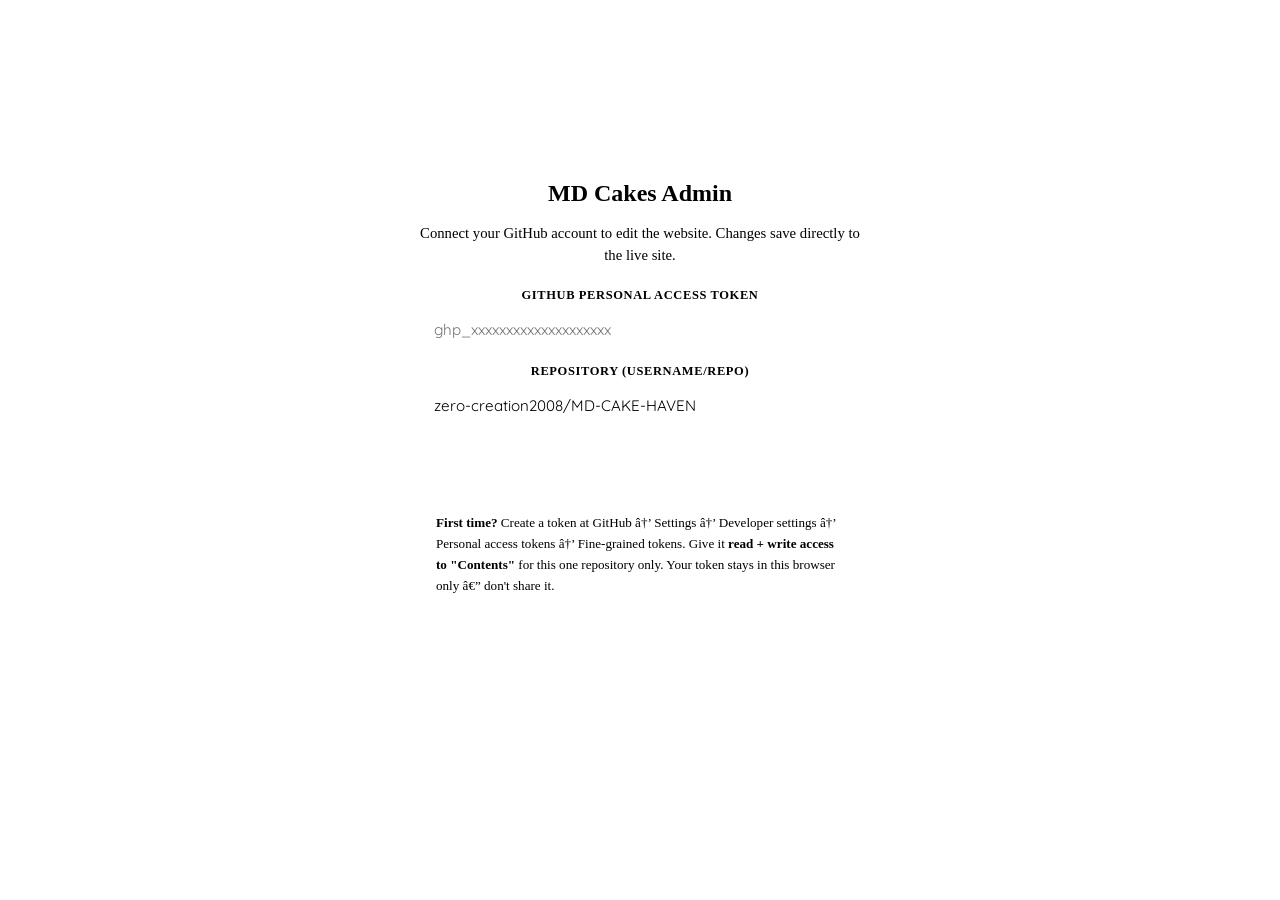
==== admin.html @ e08dbd40 "Add admin panel HTML for MD Cakes" ====
<!DOCTYPE html>
<html lang="en">
<head>
<meta charset="UTF-8">
<meta name="viewport" content="width=device-width, initial-scale=1.0">
<title>Admin â€” MD Cakes</title>
<meta name="robots" content="noindex, nofollow">
<link rel="preconnect" href="https://fonts.googleapis.com">
<link href="https://fonts.googleapis.com/css2?family=Fraunces:ital,opsz,wght@0,9..144,300;0,9..144,500;0,9..144,600;0,9..144,700;1,9..144,500&family=Quicksand:wght@400;500;600;700&display=swap" rel="stylesheet">
<link rel="stylesheet" href="style.css">
<style>
  body{ background:var(--cream-deep); }
  .admin-wrap{ max-width:900px; margin:0 auto; padding:40px 24px 100px; }
  .admin-header{ margin-bottom:36px; }
  .admin-header h1{ font-size:2rem; margin-bottom:8px; }
  .admin-header p{ color:var(--choc-soft); }

  .panel{
    background:#fff; border-radius:20px; padding:28px 30px; margin-bottom:26px;
    border:1px solid var(--line);
  }
  .panel h2{ font-size:1.2rem; margin-bottom:18px; display:flex; align-items:center; gap:10px; }
  .panel h2 .badge{
    font-size:.7rem; text-transform:uppercase; letter-spacing:.06em; font-weight:700;
    background:var(--cream-deep); color:var(--raspberry-deep); padding:3px 10px; border-radius:100px;
  }

  .row{ display:grid; grid-template-columns:1fr 1fr; gap:14px; margin-bottom:14px; }
  .row.full{ grid-template-columns:1fr; }
  label{ display:block; font-size:.78rem; font-weight:700; text-transform:uppercase; letter-spacing:.05em; color:var(--choc-soft); margin-bottom:6px; }
  input, textarea{
    width:100%; padding:11px 14px; border-radius:10px; border:1.5px solid var(--line);
    font-family:'Quicksand'; font-size:.95rem; color:var(--choc); background:var(--cream);
  }
  textarea{ min-height:70px; resize:vertical; }
  input:focus, textarea:focus{ outline:none; border-color:var(--raspberry); }

  .btn{
    border:none; cursor:pointer; font-family:'Quicksand'; font-weight:700; font-size:.9rem;
    padding:11px 22px; border-radius:100px; transition:transform .15s, opacity .15s;
  }
  .btn:hover{ transform:translateY(-2px); }
  .btn-save{ background:var(--raspberry); color:#fff; }
  .btn-add{ background:var(--sage); color:#fff; }
  .btn-delete{ background:transparent; color:#B0433F; border:1.5px solid #B0433F; padding:9px 16px; font-size:.82rem; }
  .btn-secondary{ background:var(--choc); color:var(--cream); }
  .btn:disabled{ opacity:.5; cursor:not-allowed; transform:none; }

  .cat-block{ border:1px dashed var(--line); border-radius:14px; padding:20px; margin-bottom:18px; }
  .cat-title-row{ display:flex; gap:12px; align-items:center; margin-bottom:16px; }
  .cat-title-row input{ font-family:'Fraunces'; font-weight:600; font-size:1.05rem; }
  .item-block{
    display:grid; grid-template-columns:1fr 1fr 140px auto; gap:10px; align-items:start;
    padding:12px 0; border-bottom:1px solid var(--line);
  }
  .item-block:last-of-type{ border-bottom:none; }
  .item-block textarea{ min-height:44px; }

  .toolbar{ display:flex; gap:12px; flex-wrap:wrap; margin-top:10px; }

  .login-box{
    max-width:440px; margin:80px auto; background:#fff; border-radius:20px; padding:36px 32px;
    border:1px solid var(--line); text-align:center;
  }
  .login-box h1{ font-size:1.5rem; margin-bottom:10px; }
  .login-box p{ color:var(--choc-soft); font-size:.92rem; margin-bottom:22px; line-height:1.5; }
  .login-box input{ margin-bottom:14px; }
  .login-box .btn-save{ width:100%; }
  .login-note{
    background:var(--cream-deep); border-radius:12px; padding:14px 16px; font-size:.82rem;
    color:var(--choc-soft); text-align:left; margin-top:18px; line-height:1.6;
  }

  .status-bar{
    position:fixed; bottom:0; left:0; right:0; background:var(--choc); color:var(--cream);
    padding:14px 24px; display:none; align-items:center; justify-content:space-between; gap:16px;
    font-size:.9rem; z-index:50;
  }
  .status-bar.show{ display:flex; }
  .status-bar.error{ background:#7A2E2A; }
  .status-bar.success{ background:#3F5A38; }

  .top-actions{ display:flex; justify-content:space-between; align-items:center; margin-bottom:20px; flex-wrap:wrap; gap:12px; }
</style>
</head>
<body>

<div class="admin-wrap">

  <!-- ============ LOGIN SCREEN ============ -->
  <div id="loginScreen" class="login-box">
    <h1>MD Cakes Admin</h1>
    <p>Connect your GitHub account to edit the website. Changes save directly to the live site.</p>
    <label for="ghToken">GitHub Personal Access Token</label>
    <input type="password" id="ghToken" placeholder="ghp_xxxxxxxxxxxxxxxxxxxx">
    <label for="ghRepo">Repository (username/repo)</label>
    <input type="text" id="ghRepo" placeholder="zero-creation2008/MD-CAKE-HAVEN" value="zero-creation2008/MD-CAKE-HAVEN">
    <button class="btn btn-save" onclick="connectGitHub()">Connect &amp; Unlock</button>
    <div class="login-note">
      <strong>First time?</strong> Create a token at GitHub â†’ Settings â†’ Developer settings â†’ Personal access tokens â†’ Fine-grained tokens. Give it <strong>read + write access to "Contents"</strong> for this one repository only. Your token stays in this browser only â€” don't share it.
    </div>
  </div>

  <!-- ============ ADMIN PANEL (shown after login) ============ -->
  <div id="adminScreen" style="display:none;">
    <div class="admin-header">
      <h1>MD Cakes â€” Admin Panel</h1>
      <p>Edit your cakes, prices and contact details. Click <strong>Save Changes</strong> to publish live for everyone.</p>
    </div>

    <div class="top-actions">
      <span id="connectedAs" style="color:var(--choc-soft); font-size:.88rem;"></span>
      <button class="btn btn-secondary" onclick="logout()">Disconnect</button>
    </div>

    <!-- CONTACT DETAILS -->
    <div class="panel">
      <h2>Contact Details <span class="badge">Live on all pages</span></h2>
      <div class="row full">
        <div>
          <label for="f_address">Address (use &lt;br&gt; for line breaks)</label>
          <textarea id="f_address"></textarea>
        </div>
      </div>
      <div class="row">
        <div>
          <label for="f_phone">Phone (display)</label>
          <input type="text" id="f_phone" placeholder="+94 76 704 1647">
        </div>
        <div>
          <label for="f_phoneDial">Phone (dial format, no spaces)</label>
          <input type="text" id="f_phoneDial" placeholder="+94767041647">
        </div>
      </div>
      <div class="row">
        <div>
          <label for="f_whatsapp">WhatsApp Number (country code, no + or spaces)</label>
          <input type="text" id="f_whatsapp" placeholder="94767041647">
        </div>
        <div>
          <label for="f_email">Email</label>
          <input type="email" id="f_email" placeholder="you@example.com">
        </div>
      </div>
      <div class="row full">
        <div>
          <label for="f_hours">Opening Hours (use &lt;br&gt; for line breaks)</label>
          <textarea id="f_hours"></textarea>
        </div>
      </div>
    </div>

    <!-- MENU / CAKES -->
    <div class="panel">
      <h2>Cakes &amp; Prices <span class="badge">Menu Page</span></h2>
      <div id="categoriesContainer"></div>
      <div class="toolbar">
        <button class="btn btn-add" onclick="addCategory()">+ Add Category</button>
      </div>
      <div class="row full" style="margin-top:20px;">
        <div>
          <label for="f_menuNote">Menu Note (shown at bottom of menu page)</label>
          <textarea id="f_menuNote"></textarea>
        </div>
      </div>
    </div>

    <div class="toolbar" style="margin-bottom:60px;">
      <button class="btn btn-save" id="saveBtn" onclick="saveToGitHub()">ðŸ’¾ Save Changes (Publish Live)</button>
      <button class="btn btn-secondary" onclick="reloadData()">â†º Reload from Live Site</button>
    </div>
  </div>

</div>

<div class="status-bar" id="statusBar">
  <span id="statusText"></span>
  <button class="btn" style="background:transparent; color:var(--cream); border:1px solid var(--cream);" onclick="hideStatus()">Close</button>
</div>

<script>
  let currentData = null;
  let currentFileSha = null; // needed for GitHub update API

  // ---------- Auth ----------
  function connectGitHub() {
    const token = document.getElementById('ghToken').value.trim();
    const repo = document.getElementById('ghRepo').value.trim();
    if (!token || !repo || !repo.includes('/')) {
      showStatus('Please enter a valid token and repository (username/repo).', 'error');
      return;
    }
    localStorage.setItem('mdcakes_gh_token', token);
    localStorage.setItem('mdcakes_gh_repo', repo);
    unlockAdmin();
  }

  function logout() {
    localStorage.removeItem('mdcakes_gh_token');
    localStorage.removeItem('mdcakes_gh_repo');
    document.getElementById('adminScreen').style.display = 'none';
    document.getElementById('loginScreen').style.display = 'block';
  }

  function getAuth() {
    return {
      token: localStorage.getItem('mdcakes_gh_token'),
      repo: localStorage.getItem('mdcakes_gh_repo')
    };
  }

  async function unlockAdmin() {
    const { token, repo } = getAuth();
    if (!token || !repo) return;

    document.getElementById('loginScreen').style.display = 'none';
    document.getElementById('adminScreen').style.display = 'block';
    document.getElementById('connectedAs').textContent = `Connected to ${repo}`;

    await reloadData();
  }

  // ---------- Load data.json from GitHub (so admin always edits the true live version) ----------
  async function reloadData() {
    const { token, repo } = getAuth();
    try {
      const res = await fetch(`https://api.github.com/repos/${repo}/contents/data.json`, {
        headers: { Authorization: `Bearer ${token}`, Accept: 'application/vnd.github+json' }
      });
      if (!res.ok) throw new Error(`GitHub returned ${res.status}`);
      const fileData = await res.json();
      currentFileSha = fileData.sha;
      const decoded = decodeURIComponent(escape(atob(fileData.content)));
      currentData = JSON.parse(decoded);
      renderForm(currentData);
      showStatus('Loaded latest data from GitHub.', 'success');
    } catch (e) {
      showStatus('Could not load data.json from GitHub: ' + e.message, 'error');
    }
  }

  // ---------- Render form from data ----------
  function renderForm(data) {
    document.getElementById('f_address').value = data.contact.address || '';
    document.getElementById('f_phone').value = data.contact.phone || '';
    document.getElementById('f_phoneDial').value = data.contact.phoneDial || '';
    document.getElementById('f_whatsapp').value = data.contact.whatsapp || '';
    document.getElementById('f_email').value = data.contact.email || '';
    document.getElementById('f_hours').value = data.contact.hours || '';
    document.getElementById('f_menuNote').value = data.menuNote || '';

    const container = document.getElementById('categoriesContainer');
    container.innerHTML = '';
    (data.categories || []).forEach((cat, ci) => renderCategory(cat, ci));
  }

  function renderCategory(cat, ci) {
    const container = document.getElementById('categoriesContainer');
    const block = document.createElement('div');
    block.className = 'cat-block';
    block.dataset.catIndex = ci;

    block.innerHTML = `
      <div class="cat-title-row">
        <input type="text" value="${escapeAttr(cat.name)}" class="cat-name-input" placeholder="Category name">
        <button class="btn btn-delete" onclick="deleteCategory(${ci})">Delete Category</button>
      </div>
      <div class="items-container"></div>
      <div class="toolbar">
        <button class="btn btn-add" onclick="addItem(${ci})">+ Add Cake</button>
      </div>
    `;
    container.appendChild(block);

    const itemsContainer = block.querySelector('.items-container');
    (cat.items || []).forEach((item, ii) => renderItem(itemsContainer, ci, ii, item));
  }

  function renderItem(itemsContainer, ci, ii, item) {
    const row = document.createElement('div');
    row.className = 'item-block';
    row.dataset.itemIndex = ii;
    row.innerHTML = `
      <div>
        <label>Cake Name</label>
        <input type="text" class="item-name" value="${escapeAttr(item.name)}">
      </div>
      <div>
        <label>Description</label>
        <textarea class="item-desc">${escapeHtml(item.desc || '')}</textarea>
      </div>
      <div>
        <label>Price</label>
        <input type="text" class="item-price" value="${escapeAttr(item.price)}">
      </div>
      <div style="padding-top:22px;">
        <button class="btn btn-delete" onclick="deleteItem(${ci}, ${ii})">âœ•</button>
      </div>
    `;
    itemsContainer.appendChild(row);
  }

  // ---------- Data mutation helpers (read current form state back into currentData) ----------
  function syncFormToData() {
    currentData.contact.address = document.getElementById('f_address').value;
    currentData.contact.phone = document.getElementById('f_phone').value;
    currentData.contact.phoneDial = document.getElementById('f_phoneDial').value;
    currentData.contact.whatsapp = document.getElementById('f_whatsapp').value;
    currentData.contact.email = document.getElementById('f_email').value;
    currentData.contact.hours = document.getElementById('f_hours').value;
    currentData.menuNote = document.getElementById('f_menuNote').value;

    const catBlocks = document.querySelectorAll('.cat-block');
    const newCategories = [];
    catBlocks.forEach(block => {
      const name = block.querySelector('.cat-name-input').value;
      const items = [];
      block.querySelectorAll('.item-block').forEach(itemRow => {
        items.push({
          name: itemRow.querySelector('.item-name').value,
          desc: itemRow.querySelector('.item-desc').value,
          price: itemRow.querySelector('.item-price').value
        });
      });
      newCategories.push({ name, items });
    });
    currentData.categories = newCategories;
  }

  function addCategory() {
    syncFormToData();
    currentData.categories.push({ name: 'New Category', items: [] });
    renderForm(currentData);
  }

  function deleteCategory(ci) {
    syncFormToData();
    if (!confirm('Delete this whole category and its cakes?')) return;
    currentData.categories.splice(ci, 1);
    renderForm(currentData);
  }

  function addItem(ci) {
    syncFormToData();
    currentData.categories[ci].items.push({ name: 'New Cake', desc: '', price: 'Rs. 0' });
    renderForm(currentData);
  }

  function deleteItem(ci, ii) {
    syncFormToData();
    currentData.categories[ci].items.splice(ii, 1);
    renderForm(currentData);
  }

  // ---------- Save to GitHub ----------
  async function saveToGitHub() {
    syncFormToData();
    const { token, repo } = getAuth();
    const saveBtn = document.getElementById('saveBtn');
    saveBtn.disabled = true;
    saveBtn.textContent = 'Saving...';

    try {
      const content = JSON.stringify(currentData, null, 2);
      const encoded = btoa(unescape(encodeURIComponent(content)));

      const res = await fetch(`https://api.github.com/repos/${repo}/contents/data.json`, {
        method: 'PUT',
        headers: {
          Authorization: `Bearer ${token}`,
          Accept: 'application/vnd.github+json',
          'Content-Type': 'application/json'
        },
        body: JSON.stringify({
          message: 'Update site data via admin panel',
          content: encoded,
          sha: currentFileSha
        })
      });

      if (!res.ok) {
        const errBody = await res.json().catch(() => ({}));
        throw new Error(errBody.message || `GitHub returned ${res.status}`);
      }

      const result = await res.json();
      currentFileSha = result.content.sha;
      showStatus('Saved! Changes are live (GitHub Pages may take 1â€“2 minutes to update).', 'success');
    } catch (e) {
      showStatus('Save failed: ' + e.message, 'error');
    } finally {
      saveBtn.disabled = false;
      saveBtn.textContent = 'ðŸ’¾ Save Changes (Publish Live)';
    }
  }

  // ---------- Utilities ----------
  function escapeAttr(str) {
    return escapeHtml(str).replace(/"/g, '&quot;');
  }
  function escapeHtml(str) {
    if (str === undefined || str === null) return '';
    return String(str).replace(/&/g, '&amp;').replace(/</g, '&lt;').replace(/>/g, '&gt;');
  }

  function showStatus(msg, type) {
    const bar = document.getElementById('statusBar');
    const text = document.getElementById('statusText');
    text.textContent = msg;
    bar.className = 'status-bar show ' + (type || '');
  }
  function hideStatus() {
    document.getElementById('statusBar').classList.remove('show');
  }

  // ---------- Auto-login if token already saved ----------
  window.addEventListener('load', () => {
    const { token, repo } = getAuth();
    if (token && repo) {
      document.getElementById('ghToken').value = token;
      document.getElementById('ghRepo').value = repo;
      unlockAdmin();
    }
  });
</script>

</body>
</html>
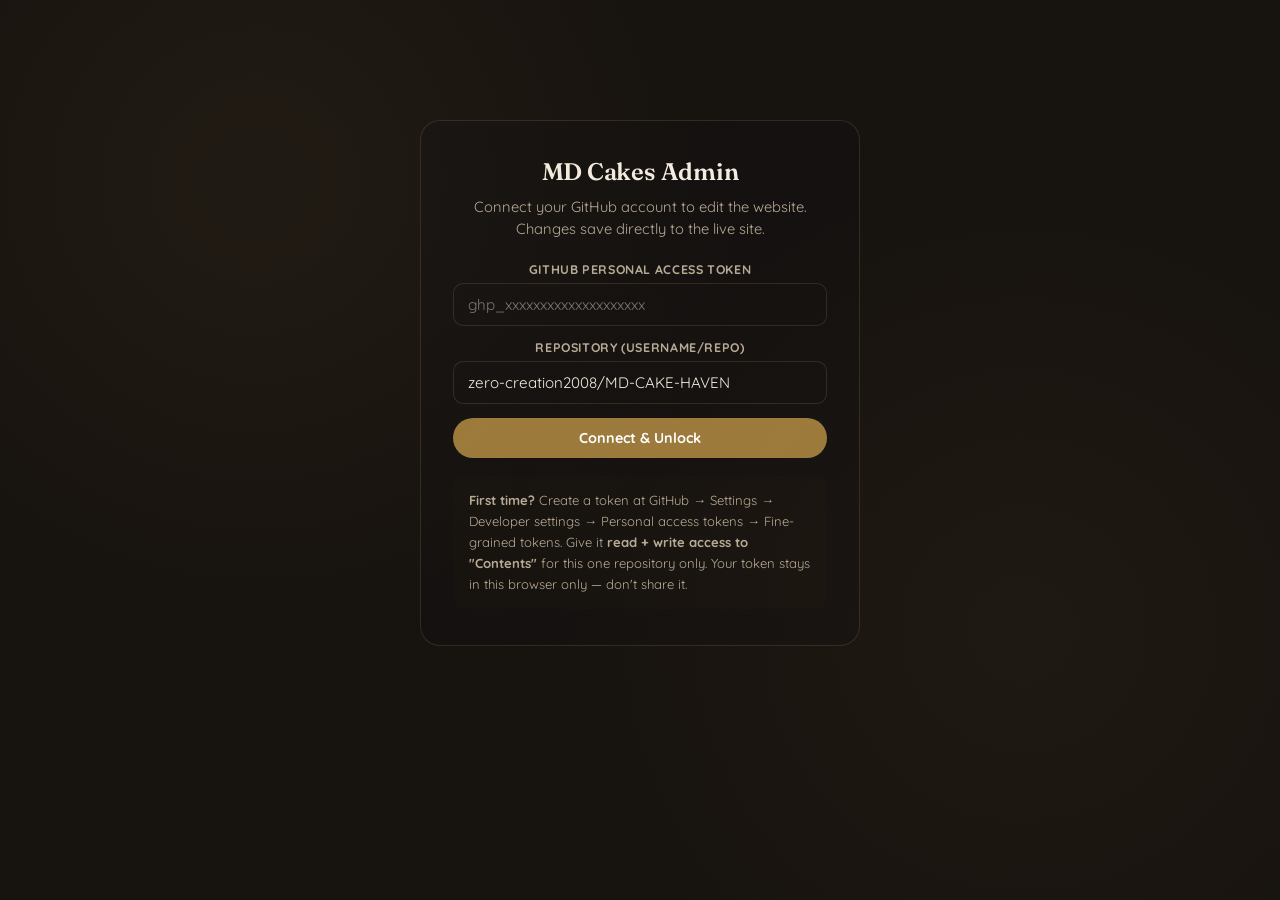
==== commit b2a906f7: "Update website" ====
--- a/admin.html
+++ b/admin.html
@@ -3,47 +3,47 @@
 <head>
 <meta charset="UTF-8">
 <meta name="viewport" content="width=device-width, initial-scale=1.0">
-<title>Admin â€” MD Cakes</title>
+<title>Admin — MD Cakes</title>
 <meta name="robots" content="noindex, nofollow">
 <link rel="preconnect" href="https://fonts.googleapis.com">
 <link href="https://fonts.googleapis.com/css2?family=Fraunces:ital,opsz,wght@0,9..144,300;0,9..144,500;0,9..144,600;0,9..144,700;1,9..144,500&family=Quicksand:wght@400;500;600;700&display=swap" rel="stylesheet">
 <link rel="stylesheet" href="style.css">
 <style>
-  body{ background:var(--cream-deep); }
+  body{ background:var(--bg-card); }
   .admin-wrap{ max-width:900px; margin:0 auto; padding:40px 24px 100px; }
   .admin-header{ margin-bottom:36px; }
   .admin-header h1{ font-size:2rem; margin-bottom:8px; }
-  .admin-header p{ color:var(--choc-soft); }
+  .admin-header p{ color:var(--ink-soft); }
 
   .panel{
-    background:#fff; border-radius:20px; padding:28px 30px; margin-bottom:26px;
+    background:var(--bg-elevated); border-radius:20px; padding:28px 30px; margin-bottom:26px;
     border:1px solid var(--line);
   }
   .panel h2{ font-size:1.2rem; margin-bottom:18px; display:flex; align-items:center; gap:10px; }
   .panel h2 .badge{
     font-size:.7rem; text-transform:uppercase; letter-spacing:.06em; font-weight:700;
-    background:var(--cream-deep); color:var(--raspberry-deep); padding:3px 10px; border-radius:100px;
+    background:var(--bg-card); color:var(--gold); padding:3px 10px; border-radius:100px;
   }
 
   .row{ display:grid; grid-template-columns:1fr 1fr; gap:14px; margin-bottom:14px; }
   .row.full{ grid-template-columns:1fr; }
-  label{ display:block; font-size:.78rem; font-weight:700; text-transform:uppercase; letter-spacing:.05em; color:var(--choc-soft); margin-bottom:6px; }
+  label{ display:block; font-size:.78rem; font-weight:700; text-transform:uppercase; letter-spacing:.05em; color:var(--ink-soft); margin-bottom:6px; }
   input, textarea{
     width:100%; padding:11px 14px; border-radius:10px; border:1.5px solid var(--line);
-    font-family:'Quicksand'; font-size:.95rem; color:var(--choc); background:var(--cream);
+    font-family:'Quicksand'; font-size:.95rem; color:var(--ink); background:var(--bg-elevated);
   }
   textarea{ min-height:70px; resize:vertical; }
-  input:focus, textarea:focus{ outline:none; border-color:var(--raspberry); }
+  input:focus, textarea:focus{ outline:none; border-color:var(--gold-deep); }
 
   .btn{
     border:none; cursor:pointer; font-family:'Quicksand'; font-weight:700; font-size:.9rem;
     padding:11px 22px; border-radius:100px; transition:transform .15s, opacity .15s;
   }
   .btn:hover{ transform:translateY(-2px); }
-  .btn-save{ background:var(--raspberry); color:#fff; }
-  .btn-add{ background:var(--sage); color:#fff; }
+  .btn-save{ background:var(--gold-deep); color:#fff; }
+  .btn-add{ background:var(--gold); color:#fff; }
   .btn-delete{ background:transparent; color:#B0433F; border:1.5px solid #B0433F; padding:9px 16px; font-size:.82rem; }
-  .btn-secondary{ background:var(--choc); color:var(--cream); }
+  .btn-secondary{ background:var(--ink); color:var(--bg-elevated); }
   .btn:disabled{ opacity:.5; cursor:not-allowed; transform:none; }
 
   .cat-block{ border:1px dashed var(--line); border-radius:14px; padding:20px; margin-bottom:18px; }
@@ -59,20 +59,20 @@
   .toolbar{ display:flex; gap:12px; flex-wrap:wrap; margin-top:10px; }
 
   .login-box{
-    max-width:440px; margin:80px auto; background:#fff; border-radius:20px; padding:36px 32px;
+    max-width:440px; margin:80px auto; background:var(--bg-elevated); border-radius:20px; padding:36px 32px;
     border:1px solid var(--line); text-align:center;
   }
   .login-box h1{ font-size:1.5rem; margin-bottom:10px; }
-  .login-box p{ color:var(--choc-soft); font-size:.92rem; margin-bottom:22px; line-height:1.5; }
+  .login-box p{ color:var(--ink-soft); font-size:.92rem; margin-bottom:22px; line-height:1.5; }
   .login-box input{ margin-bottom:14px; }
   .login-box .btn-save{ width:100%; }
   .login-note{
-    background:var(--cream-deep); border-radius:12px; padding:14px 16px; font-size:.82rem;
-    color:var(--choc-soft); text-align:left; margin-top:18px; line-height:1.6;
+    background:var(--bg-card); border-radius:12px; padding:14px 16px; font-size:.82rem;
+    color:var(--ink-soft); text-align:left; margin-top:18px; line-height:1.6;
   }
 
   .status-bar{
-    position:fixed; bottom:0; left:0; right:0; background:var(--choc); color:var(--cream);
+    position:fixed; bottom:0; left:0; right:0; background:var(--ink); color:var(--bg-elevated);
     padding:14px 24px; display:none; align-items:center; justify-content:space-between; gap:16px;
     font-size:.9rem; z-index:50;
   }
@@ -97,19 +97,19 @@
     <input type="text" id="ghRepo" placeholder="zero-creation2008/MD-CAKE-HAVEN" value="zero-creation2008/MD-CAKE-HAVEN">
     <button class="btn btn-save" onclick="connectGitHub()">Connect &amp; Unlock</button>
     <div class="login-note">
-      <strong>First time?</strong> Create a token at GitHub â†’ Settings â†’ Developer settings â†’ Personal access tokens â†’ Fine-grained tokens. Give it <strong>read + write access to "Contents"</strong> for this one repository only. Your token stays in this browser only â€” don't share it.
+      <strong>First time?</strong> Create a token at GitHub → Settings → Developer settings → Personal access tokens → Fine-grained tokens. Give it <strong>read + write access to "Contents"</strong> for this one repository only. Your token stays in this browser only — don't share it.
     </div>
   </div>
 
   <!-- ============ ADMIN PANEL (shown after login) ============ -->
   <div id="adminScreen" style="display:none;">
     <div class="admin-header">
-      <h1>MD Cakes â€” Admin Panel</h1>
+      <h1>MD Cakes — Admin Panel</h1>
       <p>Edit your cakes, prices and contact details. Click <strong>Save Changes</strong> to publish live for everyone.</p>
     </div>
 
     <div class="top-actions">
-      <span id="connectedAs" style="color:var(--choc-soft); font-size:.88rem;"></span>
+      <span id="connectedAs" style="color:var(--ink-soft); font-size:.88rem;"></span>
       <button class="btn btn-secondary" onclick="logout()">Disconnect</button>
     </div>
 
@@ -146,6 +146,22 @@
         <div>
           <label for="f_hours">Opening Hours (use &lt;br&gt; for line breaks)</label>
           <textarea id="f_hours"></textarea>
+        </div>
+      </div>
+      <div class="row">
+        <div>
+          <label for="f_instagram">Instagram URL (leave blank to hide icon)</label>
+          <input type="text" id="f_instagram" placeholder="https://instagram.com/yourpage">
+        </div>
+        <div>
+          <label for="f_facebook">Facebook URL (leave blank to hide icon)</label>
+          <input type="text" id="f_facebook" placeholder="https://facebook.com/yourpage">
+        </div>
+      </div>
+      <div class="row">
+        <div>
+          <label for="f_youtube">YouTube URL (leave blank to hide icon)</label>
+          <input type="text" id="f_youtube" placeholder="https://youtube.com/@yourchannel">
         </div>
       </div>
     </div>
@@ -166,8 +182,8 @@
     </div>
 
     <div class="toolbar" style="margin-bottom:60px;">
-      <button class="btn btn-save" id="saveBtn" onclick="saveToGitHub()">ðŸ’¾ Save Changes (Publish Live)</button>
-      <button class="btn btn-secondary" onclick="reloadData()">â†º Reload from Live Site</button>
+      <button class="btn btn-save" id="saveBtn" onclick="saveToGitHub()">💾 Save Changes (Publish Live)</button>
+      <button class="btn btn-secondary" onclick="reloadData()">↺ Reload from Live Site</button>
     </div>
   </div>
 
@@ -175,7 +191,7 @@
 
 <div class="status-bar" id="statusBar">
   <span id="statusText"></span>
-  <button class="btn" style="background:transparent; color:var(--cream); border:1px solid var(--cream);" onclick="hideStatus()">Close</button>
+  <button class="btn" style="background:transparent; color:var(--bg-elevated); border:1px solid var(--bg-elevated);" onclick="hideStatus()">Close</button>
 </div>
 
 <script>
@@ -247,6 +263,9 @@
     document.getElementById('f_whatsapp').value = data.contact.whatsapp || '';
     document.getElementById('f_email').value = data.contact.email || '';
     document.getElementById('f_hours').value = data.contact.hours || '';
+    document.getElementById('f_instagram').value = data.contact.instagram || '';
+    document.getElementById('f_facebook').value = data.contact.facebook || '';
+    document.getElementById('f_youtube').value = data.contact.youtube || '';
     document.getElementById('f_menuNote').value = data.menuNote || '';
 
     const container = document.getElementById('categoriesContainer');
@@ -294,7 +313,7 @@
         <input type="text" class="item-price" value="${escapeAttr(item.price)}">
       </div>
       <div style="padding-top:22px;">
-        <button class="btn btn-delete" onclick="deleteItem(${ci}, ${ii})">âœ•</button>
+        <button class="btn btn-delete" onclick="deleteItem(${ci}, ${ii})">✕</button>
       </div>
     `;
     itemsContainer.appendChild(row);
@@ -308,6 +327,9 @@
     currentData.contact.whatsapp = document.getElementById('f_whatsapp').value;
     currentData.contact.email = document.getElementById('f_email').value;
     currentData.contact.hours = document.getElementById('f_hours').value;
+    currentData.contact.instagram = document.getElementById('f_instagram').value;
+    currentData.contact.facebook = document.getElementById('f_facebook').value;
+    currentData.contact.youtube = document.getElementById('f_youtube').value;
     currentData.menuNote = document.getElementById('f_menuNote').value;
 
     const catBlocks = document.querySelectorAll('.cat-block');
@@ -385,12 +407,12 @@
 
       const result = await res.json();
       currentFileSha = result.content.sha;
-      showStatus('Saved! Changes are live (GitHub Pages may take 1â€“2 minutes to update).', 'success');
+      showStatus('Saved! Changes are live (GitHub Pages may take 1–2 minutes to update).', 'success');
     } catch (e) {
       showStatus('Save failed: ' + e.message, 'error');
     } finally {
       saveBtn.disabled = false;
-      saveBtn.textContent = 'ðŸ’¾ Save Changes (Publish Live)';
+      saveBtn.textContent = '💾 Save Changes (Publish Live)';
     }
   }
 
--- a/style.css
+++ b/style.css
@@ -0,0 +1,331 @@
+:root{
+  --bg:#0B0908;
+  --bg-elevated:#141110;
+  --bg-card:#17130F;
+  --ink:#F3ECE0;
+  --ink-soft:#B8AA96;
+  --gold:#D4AF6A;
+  --gold-bright:#F0C878;
+  --gold-deep:#9C7A3C;
+  --burgundy:#5C1F2E;
+  --line: rgba(212,175,106,0.16);
+  --line-soft: rgba(243,236,224,0.08);
+}
+*{box-sizing:border-box; margin:0; padding:0;}
+html{scroll-behavior:smooth;}
+body{
+  font-family:'Quicksand', sans-serif;
+  background:var(--bg);
+  color:var(--ink);
+  overflow-x:hidden;
+}
+h1,h2,h3,.display{
+  font-family:'Fraunces', serif;
+  font-weight:600;
+  letter-spacing:-0.01em;
+}
+a{text-decoration:none; color:inherit;}
+
+/* subtle gold grain texture on body */
+body::before{
+  content:''; position:fixed; inset:0; z-index:0; pointer-events:none;
+  background-image: radial-gradient(circle at 20% 20%, rgba(212,175,106,0.05), transparent 40%),
+                     radial-gradient(circle at 80% 70%, rgba(212,175,106,0.04), transparent 45%);
+}
+
+/* ---------- ENTRANCE ANIMATION ---------- */
+#curtain{
+  position:fixed; inset:0; z-index:999;
+  display:flex; align-items:center; justify-content:center;
+  background:var(--bg);
+}
+#curtain .half{
+  position:absolute; top:0; height:100%; width:52%;
+  background:var(--bg-elevated);
+  display:flex; align-items:center;
+  border-right:1px solid rgba(212,175,106,0.15);
+}
+#curtain .half.left{ left:0; justify-content:flex-end; clip-path: polygon(0 0, 100% 0, 82% 100%, 0% 100%); transform-origin:left;}
+#curtain .half.right{ right:0; justify-content:flex-start; background:#0B0908; clip-path: polygon(18% 0, 100% 0, 100% 100%, 0% 100%); transform-origin:right; border-right:none; border-left:1px solid rgba(212,175,106,0.15);}
+#curtain-logo{
+  position:relative; z-index:2; text-align:center; color:var(--gold);
+  opacity:0; animation: logoIn .7s ease .25s forwards;
+}
+#curtain-logo .slice{
+  width:64px; height:64px; margin:0 auto 14px;
+  animation: sliceGlow 1.8s ease-in-out infinite;
+  filter: drop-shadow(0 0 10px rgba(212,175,106,0.5));
+}
+#curtain-logo p{
+  font-family:'Quicksand'; letter-spacing:.35em; font-size:.7rem;
+  text-transform:uppercase; margin-top:10px; opacity:.75; color:var(--ink-soft);
+}
+@keyframes logoIn{ to{opacity:1;} }
+@keyframes sliceGlow{
+  0%,100%{transform:rotate(-3deg) scale(1); filter:drop-shadow(0 0 8px rgba(212,175,106,0.4));}
+  50%{transform:rotate(3deg) scale(1.05); filter:drop-shadow(0 0 16px rgba(212,175,106,0.7));}
+}
+
+.curtain-open .half.left{ animation: openLeft .9s cubic-bezier(.76,0,.24,1) .9s forwards; }
+.curtain-open .half.right{ animation: openRight .9s cubic-bezier(.76,0,.24,1) .9s forwards; }
+.curtain-open #curtain-logo{ animation: logoOut .4s ease .9s forwards; }
+.curtain-open #curtain{ animation: hideCurtain 0s linear 1.85s forwards; }
+@keyframes openLeft{ to{ transform:translateX(-105%); } }
+@keyframes openRight{ to{ transform:translateX(105%); } }
+@keyframes logoOut{ to{opacity:0; transform:scale(.8);} }
+@keyframes hideCurtain{ to{ visibility:hidden; } }
+
+body.locked{ overflow:hidden; height:100vh; }
+
+/* ---------- NAV ---------- */
+header{
+  position:sticky; top:0; z-index:100;
+  background:rgba(11,9,8,0.85);
+  backdrop-filter: blur(14px);
+  border-bottom:1px solid var(--line);
+}
+nav{
+  max-width:1180px; margin:0 auto; padding:18px 28px;
+  display:flex; align-items:center; justify-content:space-between;
+  position:relative; z-index:1;
+}
+.brand{ display:flex; align-items:center; gap:10px; }
+.brand-mark{ width:34px; height:34px; flex-shrink:0; filter:drop-shadow(0 0 6px rgba(212,175,106,0.4)); }
+.brand-name{ font-family:'Fraunces'; font-size:1.3rem; font-weight:600; color:var(--ink); }
+.brand-name span{ color:var(--gold); }
+.navlinks{ display:flex; gap:34px; font-weight:600; font-size:.95rem; }
+.navlinks a{ position:relative; padding:4px 0; transition:color .2s; color:var(--ink-soft); }
+.navlinks a::after{
+  content:''; position:absolute; left:0; bottom:-2px; height:1px; width:0;
+  background:var(--gold); transition:width .3s ease;
+}
+.navlinks a:hover{ color:var(--gold-bright); }
+.navlinks a:hover::after{ width:100%; }
+.nav-cta{
+  background:linear-gradient(135deg, var(--gold-deep), var(--gold)); color:#0B0908; padding:10px 22px;
+  border-radius:100px; font-weight:700; font-size:.9rem;
+  transition:box-shadow .25s, transform .2s;
+  box-shadow:0 0 0 rgba(212,175,106,0);
+}
+.nav-cta:hover{ transform:translateY(-2px); box-shadow:0 8px 22px -6px rgba(212,175,106,0.55); }
+.burger{ display:none; flex-direction:column; gap:5px; cursor:pointer; background:none; border:none; }
+.burger span{ width:26px; height:2px; background:var(--gold); border-radius:2px; }
+
+/* ---------- HERO ---------- */
+.hero{
+  max-width:1180px; margin:0 auto; padding:70px 28px 40px;
+  display:grid; grid-template-columns:1.05fr .95fr; gap:40px; align-items:center;
+  position:relative; z-index:1;
+}
+.eyebrow{
+  display:inline-flex; align-items:center; gap:8px;
+  font-size:.78rem; font-weight:700; letter-spacing:.14em; text-transform:uppercase;
+  color:var(--gold); margin-bottom:18px;
+}
+.eyebrow::before{ content:''; width:22px; height:1px; background:var(--gold); display:inline-block; }
+.hero h1{
+  font-size:clamp(2.5rem, 5.2vw, 4.1rem); line-height:1.03; margin-bottom:22px; color:var(--ink);
+}
+.hero h1 em{
+  font-style:italic; font-weight:500;
+  background:linear-gradient(120deg, var(--gold-bright), var(--gold), var(--gold-deep));
+  background-size:200% auto;
+  -webkit-background-clip:text; background-clip:text; color:transparent;
+  animation: shimmer 4s linear infinite;
+}
+@keyframes shimmer{
+  0%{ background-position:0% center; }
+  100%{ background-position:200% center; }
+}
+.hero p.lead{
+  font-size:1.1rem; line-height:1.6; color:var(--ink-soft); max-width:46ch; margin-bottom:32px;
+}
+.hero-actions{ display:flex; gap:16px; flex-wrap:wrap; }
+.btn-primary{
+  background:linear-gradient(135deg, var(--gold-deep), var(--gold)); color:#0B0908; padding:15px 30px; border-radius:100px;
+  font-weight:700; display:inline-block; transition:transform .25s, box-shadow .25s;
+  box-shadow:0 10px 26px -10px rgba(212,175,106,0.5);
+}
+.btn-primary:hover{ transform:translateY(-3px); box-shadow:0 16px 34px -10px rgba(212,175,106,0.65); }
+.btn-ghost{
+  border:1.5px solid var(--gold); color:var(--gold); padding:14px 28px; border-radius:100px; font-weight:700;
+  transition:background .25s, color .25s;
+}
+.btn-ghost:hover{ background:var(--gold); color:#0B0908; }
+
+/* hero cake cutout */
+.hero-art{ position:relative; display:flex; align-items:center; justify-content:center; }
+.cake-plate{ width:100%; max-width:420px; position:relative; }
+.cake-plate svg{ width:100%; height:auto; display:block; filter:drop-shadow(0 30px 50px rgba(0,0,0,0.6)) drop-shadow(0 0 30px rgba(212,175,106,0.12)); }
+.crumb-float{
+  position:absolute; border-radius:50%; background:var(--gold); opacity:.7;
+  animation: floaty 5s ease-in-out infinite;
+  box-shadow:0 0 8px rgba(212,175,106,0.6);
+}
+@keyframes floaty{ 0%,100%{ transform:translateY(0);} 50%{ transform:translateY(-14px);} }
+
+/* ---------- MARQUEE STRIP ---------- */
+.strip{
+  background:var(--bg-elevated); color:var(--gold); padding:14px 0; overflow:hidden;
+  white-space:nowrap; margin-top:50px; border-top:1px solid var(--line); border-bottom:1px solid var(--line);
+  position:relative; z-index:1;
+}
+.strip-track{ display:inline-flex; gap:50px; animation:scroll 22s linear infinite; }
+.strip-track span{ font-family:'Fraunces'; font-style:italic; font-size:1.05rem; opacity:.9; }
+.strip-track span::after{ content:'✦'; margin-left:50px; color:var(--gold-bright); font-style:normal; }
+@keyframes scroll{ from{transform:translateX(0);} to{transform:translateX(-50%);} }
+
+/* ---------- SPECIALTIES ---------- */
+.section{ max-width:1180px; margin:0 auto; padding:100px 28px; position:relative; z-index:1; }
+.section-head{ max-width:600px; margin-bottom:56px; }
+.section-head .eyebrow{ margin-bottom:14px; }
+.section-head h2{ font-size:clamp(1.9rem, 3.6vw, 2.7rem); line-height:1.1; color:var(--ink); }
+.section-head p{ color:var(--ink-soft); margin-top:14px; font-size:1.05rem; }
+
+.cake-grid{ display:grid; grid-template-columns:repeat(3,1fr); gap:26px; }
+.cake-card{
+  background:var(--bg-card); border-radius:22px; padding:30px 26px; border:1px solid var(--line);
+  transition:transform .35s, box-shadow .35s, border-color .35s; position:relative; overflow:hidden;
+}
+.cake-card::before{
+  content:''; position:absolute; inset:0; opacity:0; transition:opacity .35s;
+  background:radial-gradient(circle at 30% 0%, rgba(212,175,106,0.08), transparent 60%);
+}
+.cake-card:hover{ transform:translateY(-8px); box-shadow:0 24px 44px -20px rgba(0,0,0,0.6); border-color:rgba(212,175,106,0.4); }
+.cake-card:hover::before{ opacity:1; }
+.cake-card .icon{ width:52px; height:52px; margin-bottom:20px; position:relative; z-index:1; }
+.cake-card h3{ font-size:1.25rem; margin-bottom:10px; color:var(--ink); position:relative; z-index:1; }
+.cake-card p{ color:var(--ink-soft); font-size:.95rem; line-height:1.55; position:relative; z-index:1; }
+.cake-card .tag{
+  position:absolute; top:24px; right:24px; font-size:.72rem; font-weight:700;
+  background:rgba(212,175,106,0.12); color:var(--gold); padding:5px 12px; border-radius:100px;
+  border:1px solid rgba(212,175,106,0.3);
+}
+
+/* ---------- STORY / SIGNATURE SPLIT ---------- */
+.story{
+  background:var(--bg-elevated); border-radius:32px; padding:70px 60px; border:1px solid var(--line);
+  display:grid; grid-template-columns:.9fr 1.1fr; gap:56px; align-items:center;
+}
+.story-visual{ position:relative; }
+.layer-cake{ width:100%; max-width:320px; margin:0 auto; display:block; filter:drop-shadow(0 0 26px rgba(212,175,106,0.1)); }
+.shop-photo{
+  width:100%; max-width:420px; margin:0 auto; display:block; border-radius:20px;
+  border:1px solid var(--line); box-shadow:0 30px 60px -20px rgba(0,0,0,0.6), 0 0 0 1px rgba(212,175,106,0.08);
+  aspect-ratio:4/5; object-fit:cover;
+}
+.story h2{ font-size:clamp(1.8rem,3.2vw,2.4rem); margin-bottom:18px; color:var(--ink); }
+.story p{ color:var(--ink-soft); line-height:1.7; margin-bottom:16px; font-size:1.03rem; }
+.story .signature-line{
+  font-family:'Fraunces'; font-style:italic; color:var(--gold); font-size:1.15rem; margin-top:20px;
+}
+
+/* ---------- HOW IT WORKS (order steps) ---------- */
+.steps{ display:grid; grid-template-columns:repeat(4,1fr); gap:22px; margin-top:20px;}
+.step{ padding:26px 22px; border-left:2px solid var(--gold); transition:border-color .3s, background .3s; border-radius:0 12px 12px 0;}
+.step:hover{ background:rgba(212,175,106,0.05); border-left-color:var(--gold-bright); }
+.step .num{ font-family:'Fraunces'; font-style:italic; color:var(--gold); font-size:1.4rem; display:block; margin-bottom:8px;}
+.step h4{ font-size:1.05rem; margin-bottom:8px; font-weight:700; color:var(--ink); }
+.step p{ font-size:.9rem; color:var(--ink-soft); line-height:1.5; }
+
+/* ---------- LOCATION / CONTACT ---------- */
+.location{
+  display:grid; grid-template-columns:1fr 1fr; gap:40px;
+  background:var(--bg-elevated); color:var(--ink); border-radius:32px; padding:60px; border:1px solid var(--line);
+}
+.location h2{ color:var(--ink); font-size:clamp(1.8rem,3vw,2.3rem); margin-bottom:20px; }
+.info-row{ display:flex; gap:16px; margin-bottom:22px; align-items:flex-start; }
+.info-row .ic{ width:22px; height:22px; flex-shrink:0; margin-top:3px; color:var(--gold); }
+.info-row h4{ font-size:.78rem; text-transform:uppercase; letter-spacing:.1em; color:var(--gold); margin-bottom:4px; font-weight:700;}
+.info-row p, .info-row a{ font-size:1rem; color:var(--ink); opacity:.85; line-height:1.5; }
+.map-embed{ border-radius:20px; overflow:hidden; min-height:280px; border:1px solid var(--line); }
+.map-embed iframe{ width:100%; height:100%; min-height:280px; border:0; filter:grayscale(.4) invert(.92) contrast(.9); }
+
+/* ---------- FOOTER ---------- */
+footer{ background:#080605; color:var(--ink); border-top:1px solid var(--line); position:relative; z-index:1; }
+.footer-inner{
+  max-width:1180px; margin:0 auto; padding:50px 28px 30px;
+  display:grid; grid-template-columns:1.3fr 1fr 1fr; gap:40px;
+}
+footer .brand-name{ color:var(--ink); }
+footer p.tag{ color:var(--ink-soft); margin-top:12px; font-size:.92rem; max-width:32ch; line-height:1.5;}
+footer h5{ font-size:.78rem; text-transform:uppercase; letter-spacing:.1em; color:var(--gold); margin-bottom:16px; font-weight:700;}
+footer ul{ list-style:none; }
+footer li{ margin-bottom:10px; }
+footer a{ color:var(--ink-soft); font-size:.95rem; transition:color .2s; }
+footer a:hover{ color:var(--gold-bright); }
+.footer-bottom{
+  border-top:1px solid var(--line-soft); padding:20px 28px; text-align:center;
+  font-size:.85rem; color:rgba(243,236,224,0.4);
+}
+
+/* ---------- RESPONSIVE ---------- */
+@media (max-width:900px){
+  .navlinks{ display:none; }
+  .burger{ display:flex; }
+  .hero{ grid-template-columns:1fr; padding-top:40px; }
+  .hero-art{ order:-1; }
+  .cake-grid{ grid-template-columns:1fr; }
+  .story{ grid-template-columns:1fr; padding:44px 28px; }
+  .steps{ grid-template-columns:1fr 1fr; }
+  .location{ grid-template-columns:1fr; padding:40px 28px; }
+  .footer-inner{ grid-template-columns:1fr; }
+}
+@media (prefers-reduced-motion: reduce){
+  *{ animation-duration:0.01ms !important; animation-iteration-count:1 !important; transition-duration:0.01ms !important; }
+}
+:focus-visible{ outline:2px solid var(--gold); outline-offset:3px; }
+
+/* ---------- SUBPAGE HERO ---------- */
+.page-hero{
+  max-width:800px; margin:0 auto; padding:64px 28px 20px; text-align:left; position:relative; z-index:1;
+}
+.page-hero h1{ font-size:clamp(2.2rem,4.5vw,3.2rem); margin-bottom:16px; color:var(--ink); }
+.page-hero .lead{ font-size:1.05rem; color:var(--ink-soft); line-height:1.6; max-width:56ch; }
+.navlinks a.active{ color:var(--gold-bright); }
+.navlinks a.active::after{ width:100%; }
+
+/* ---------- SOCIAL ICONS ---------- */
+.social-row{ display:flex; gap:12px; margin-top:18px; }
+.social-icon{
+  width:38px; height:38px; border-radius:50%; display:flex; align-items:center; justify-content:center;
+  background:rgba(212,175,106,0.08); border:1px solid var(--line); transition:background .25s, transform .25s, border-color .25s;
+}
+.social-icon:hover{ background:var(--gold); border-color:var(--gold); transform:translateY(-3px); }
+.social-icon:hover svg{ stroke:#0B0908; fill:#0B0908; }
+.social-icon svg{ width:18px; height:18px; transition:fill .25s, stroke .25s; }
+
+/* ---------- GALLERY LIGHTBOX ---------- */
+.lightbox-overlay{
+  position:fixed; inset:0; z-index:500; background:rgba(0,0,0,0.85); backdrop-filter:blur(6px);
+  display:none; align-items:center; justify-content:center; padding:24px;
+  opacity:0; transition:opacity .3s ease;
+}
+.lightbox-overlay.show{ display:flex; opacity:1; }
+.lightbox-box{
+  background:var(--bg-elevated); border:1px solid var(--line); border-radius:24px; overflow:hidden;
+  max-width:520px; width:100%; max-height:90vh; overflow-y:auto;
+  transform:scale(.92); transition:transform .3s ease;
+  box-shadow:0 30px 80px -20px rgba(0,0,0,0.8);
+}
+.lightbox-overlay.show .lightbox-box{ transform:scale(1); }
+.lightbox-img{ width:100%; display:block; max-height:60vh; object-fit:cover; }
+.lightbox-body{ padding:26px 28px 30px; }
+.lightbox-body h3{ font-size:1.3rem; color:var(--ink); margin-bottom:6px; }
+.lightbox-body p{ color:var(--ink-soft); font-size:.92rem; margin-bottom:20px; }
+.lightbox-actions{ display:flex; gap:12px; flex-wrap:wrap; }
+.lightbox-close{
+  position:absolute; top:16px; right:16px; width:36px; height:36px; border-radius:50%;
+  background:rgba(0,0,0,0.5); border:1px solid var(--line); color:var(--ink); font-size:1.1rem;
+  display:flex; align-items:center; justify-content:center; cursor:pointer; transition:background .2s;
+  z-index:2;
+}
+.lightbox-close:hover{ background:var(--gold); color:#0B0908; }
+.g-item{ cursor:pointer; }
+.g-item{ position:relative; }
+.g-item::after{
+  content:'View & Order'; position:absolute; inset:0; display:flex; align-items:center; justify-content:center;
+  background:rgba(11,9,8,0.65); color:var(--gold-bright); font-weight:700; font-size:.85rem;
+  letter-spacing:.05em; text-transform:uppercase; opacity:0; transition:opacity .3s;
+}
+.g-item:hover::after{ opacity:1; }
